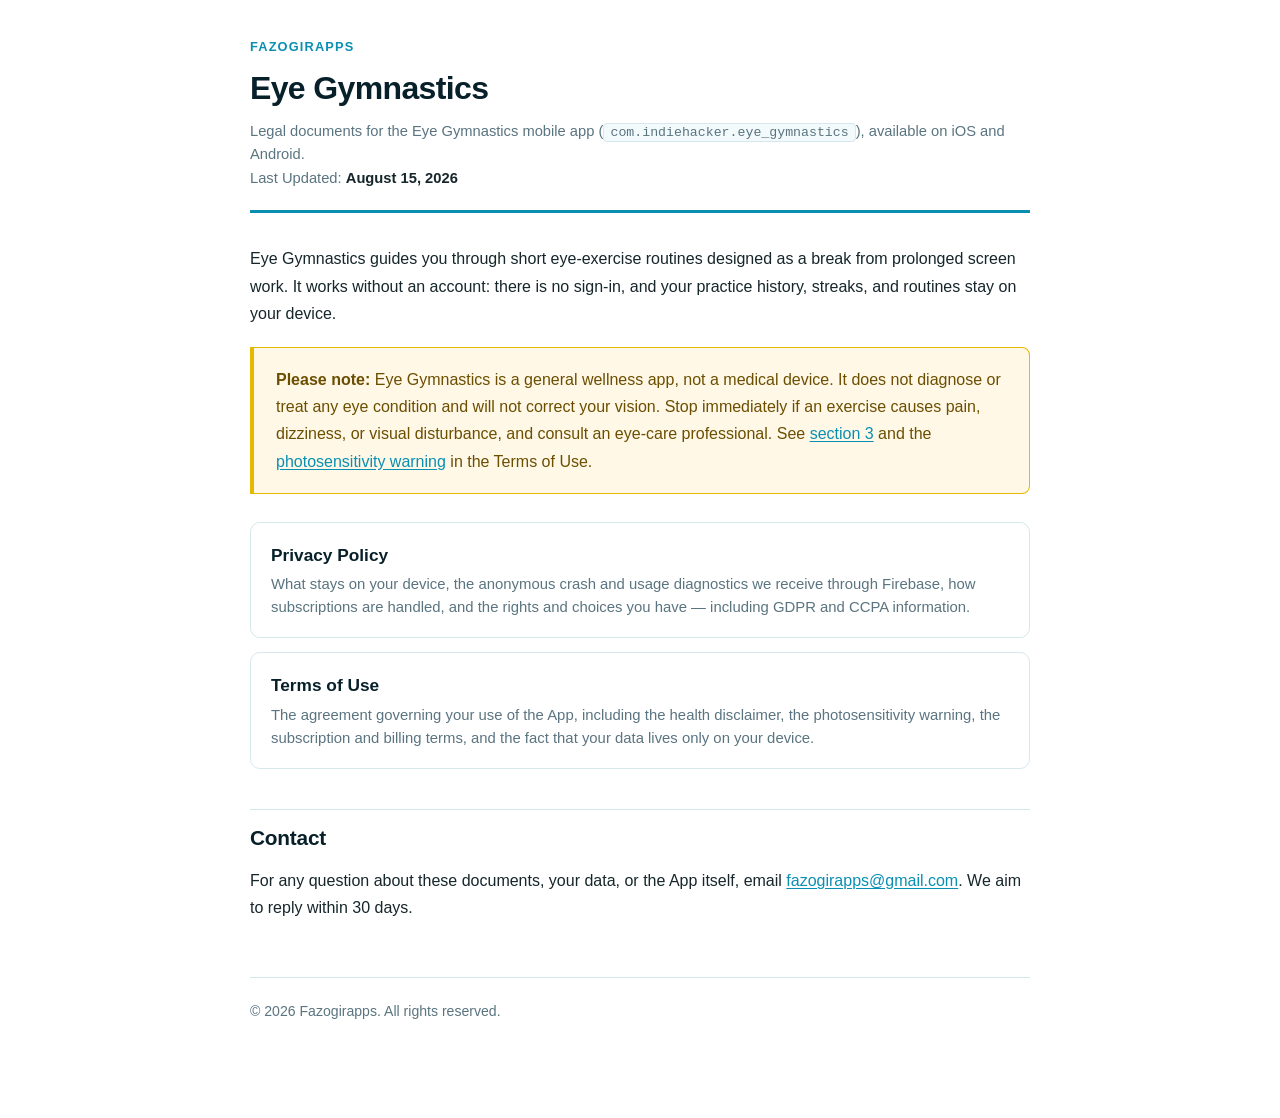
==== index.html @ 294d5662 "Privacy Policy and Terms of Use for Eye Gymnastics Co-Authored-By: Claude Opus 5 <noreply@anthropic." ====
<!DOCTYPE html>
<html lang="en">
<head>
<meta charset="UTF-8">
<meta name="viewport" content="width=device-width, initial-scale=1.0">
<title>Eye Gymnastics · Legal</title>
<meta name="description" content="Privacy Policy and Terms of Use for Eye Gymnastics, a guided eye-exercise app for digital eye strain by Fazogirapps.">
<link rel="stylesheet" href="assets/style.css">
<style>
  .doc-list { list-style: none; padding: 0; margin: 28px 0 0; }
  .doc-list li { margin-bottom: 14px; }
  .doc-list a {
    display: block;
    border: 1px solid var(--border);
    border-radius: 10px;
    padding: 18px 20px;
    text-decoration: none;
    background: var(--bg-card);
    transition: border-color .15s ease;
  }
  .doc-list a:hover { border-color: var(--accent); }
  .doc-list .t { display: block; font-weight: 650; font-size: 1.08rem; color: var(--heading); margin-bottom: 3px; }
  .doc-list .d { display: block; color: var(--text-muted); font-size: 0.93rem; line-height: 1.55; }
</style>
</head>
<body>

<header class="doc-header">
  <span class="brand">Fazogirapps</span>
  <h1>Eye Gymnastics</h1>
  <p class="meta">
    Legal documents for the Eye Gymnastics mobile app (<code>com.indiehacker.eye_gymnastics</code>), available on iOS and Android.<br>
    Last Updated: <strong>August 15, 2026</strong>
  </p>
</header>

<p>Eye Gymnastics guides you through short eye-exercise routines designed as a break from prolonged screen work. It works without an account: there is no sign-in, and your practice history, streaks, and routines stay on your device.</p>

<div class="warning">
  <p><strong>Please note:</strong> Eye Gymnastics is a general wellness app, not a medical device. It does not diagnose or treat any eye condition and will not correct your vision. Stop immediately if an exercise causes pain, dizziness, or visual disturbance, and consult an eye-care professional. See <a href="terms.html#not-medical">section 3</a> and the <a href="terms.html#photosensitivity">photosensitivity warning</a> in the Terms of Use.</p>
</div>

<ul class="doc-list">
  <li>
    <a href="privacy.html">
      <span class="t">Privacy Policy</span>
      <span class="d">What stays on your device, the anonymous crash and usage diagnostics we receive through Firebase, how subscriptions are handled, and the rights and choices you have — including GDPR and CCPA information.</span>
    </a>
  </li>
  <li>
    <a href="terms.html">
      <span class="t">Terms of Use</span>
      <span class="d">The agreement governing your use of the App, including the health disclaimer, the photosensitivity warning, the subscription and billing terms, and the fact that your data lives only on your device.</span>
    </a>
  </li>
</ul>

<h2>Contact</h2>
<p>For any question about these documents, your data, or the App itself, email <a href="mailto:fazogirapps@gmail.com">fazogirapps@gmail.com</a>. We aim to reply within 30 days.</p>

<div class="footer">
  <p>© 2026 Fazogirapps. All rights reserved.</p>
</div>

</body>
</html>
---- assets/style.css ----
/* Eye Gymnastics legal pages — shared styles */
:root {
  --bg: #ffffff;
  --bg-soft: #f2fafc;
  --bg-card: #ffffff;
  --text: #16262b;
  --text-muted: #5a7480;
  --heading: #07202a;
  --accent: #0a8fb3;
  --accent-soft: #e0f5fb;
  --border: #d6e7ee;
  --warn-bg: #fff8e6;
  --warn-border: #e6b800;
  --warn-text: #6b4e00;
}

@media (prefers-color-scheme: dark) {
  :root {
    --bg: #08181f;
    --bg-soft: #0c2029;
    --bg-card: #0d232d;
    --text: #d2e9f1;
    --text-muted: #87b0bf;
    --heading: #e6f8fd;
    --accent: #35d8f5;
    --accent-soft: #0f2f3b;
    --border: #1a3f4e;
    --warn-bg: #2a2205;
    --warn-border: #a88700;
    --warn-text: #f0d98a;
  }
}

* { box-sizing: border-box; }

body {
  font-family: -apple-system, BlinkMacSystemFont, "Segoe UI", Roboto, Helvetica, Arial, sans-serif;
  line-height: 1.7;
  color: var(--text);
  background: var(--bg);
  max-width: 820px;
  margin: 0 auto;
  padding: 32px 20px 80px;
  font-size: 16px;
  -webkit-text-size-adjust: 100%;
}

header.doc-header {
  border-bottom: 3px solid var(--accent);
  padding-bottom: 20px;
  margin-bottom: 32px;
}

.brand {
  display: inline-block;
  font-size: 0.8rem;
  font-weight: 700;
  letter-spacing: 0.09em;
  text-transform: uppercase;
  color: var(--accent);
  margin-bottom: 10px;
}

h1 {
  color: var(--heading);
  font-size: 2rem;
  line-height: 1.25;
  margin: 0 0 12px;
  letter-spacing: -0.02em;
}

h2 {
  color: var(--heading);
  font-size: 1.3rem;
  margin: 40px 0 12px;
  padding-top: 10px;
  border-top: 1px solid var(--border);
  letter-spacing: -0.01em;
}

h3 {
  color: var(--heading);
  font-size: 1.05rem;
  margin: 26px 0 8px;
}

.meta {
  color: var(--text-muted);
  font-size: 0.92rem;
  line-height: 1.6;
  margin: 0;
}

.meta strong { color: var(--text); }

p { margin: 0 0 14px; }
ul, ol { margin: 0 0 14px; padding-left: 24px; }
li { margin-bottom: 7px; }

a { color: var(--accent); text-decoration: underline; text-underline-offset: 2px; }
a:hover { text-decoration-thickness: 2px; }

code {
  background: var(--bg-soft);
  border: 1px solid var(--border);
  border-radius: 4px;
  padding: 1px 6px;
  font-size: 0.9em;
  font-family: ui-monospace, SFMono-Regular, Menlo, Consolas, monospace;
  word-break: break-word;
}

.summary {
  background: var(--accent-soft);
  border-left: 4px solid var(--accent);
  border-radius: 0 8px 8px 0;
  padding: 18px 22px;
  margin: 0 0 32px;
}
.summary h2 {
  margin: 0 0 10px;
  border-top: none;
  padding-top: 0;
  font-size: 1.05rem;
}
.summary ul { margin-bottom: 0; }

.warning {
  background: var(--warn-bg);
  border: 1px solid var(--warn-border);
  border-left: 4px solid var(--warn-border);
  border-radius: 0 8px 8px 0;
  padding: 18px 22px;
  margin: 20px 0;
  color: var(--warn-text);
}
.warning strong { color: var(--warn-text); }
.warning p:last-child { margin-bottom: 0; }

.table-wrap { overflow-x: auto; margin: 0 0 18px; }
table {
  border-collapse: collapse;
  width: 100%;
  font-size: 0.94rem;
  min-width: 480px;
}
th, td {
  border: 1px solid var(--border);
  padding: 10px 12px;
  text-align: left;
  vertical-align: top;
}
th { background: var(--bg-soft); color: var(--heading); font-weight: 600; }

.footer {
  margin-top: 56px;
  padding-top: 22px;
  border-top: 1px solid var(--border);
  font-size: 0.88rem;
  color: var(--text-muted);
}

.nav-links {
  margin-top: 14px;
  font-size: 0.94rem;
}
.nav-links a { margin-right: 18px; }

@media (max-width: 600px) {
  body { padding: 24px 16px 60px; font-size: 15px; }
  h1 { font-size: 1.55rem; }
  h2 { font-size: 1.15rem; }
}
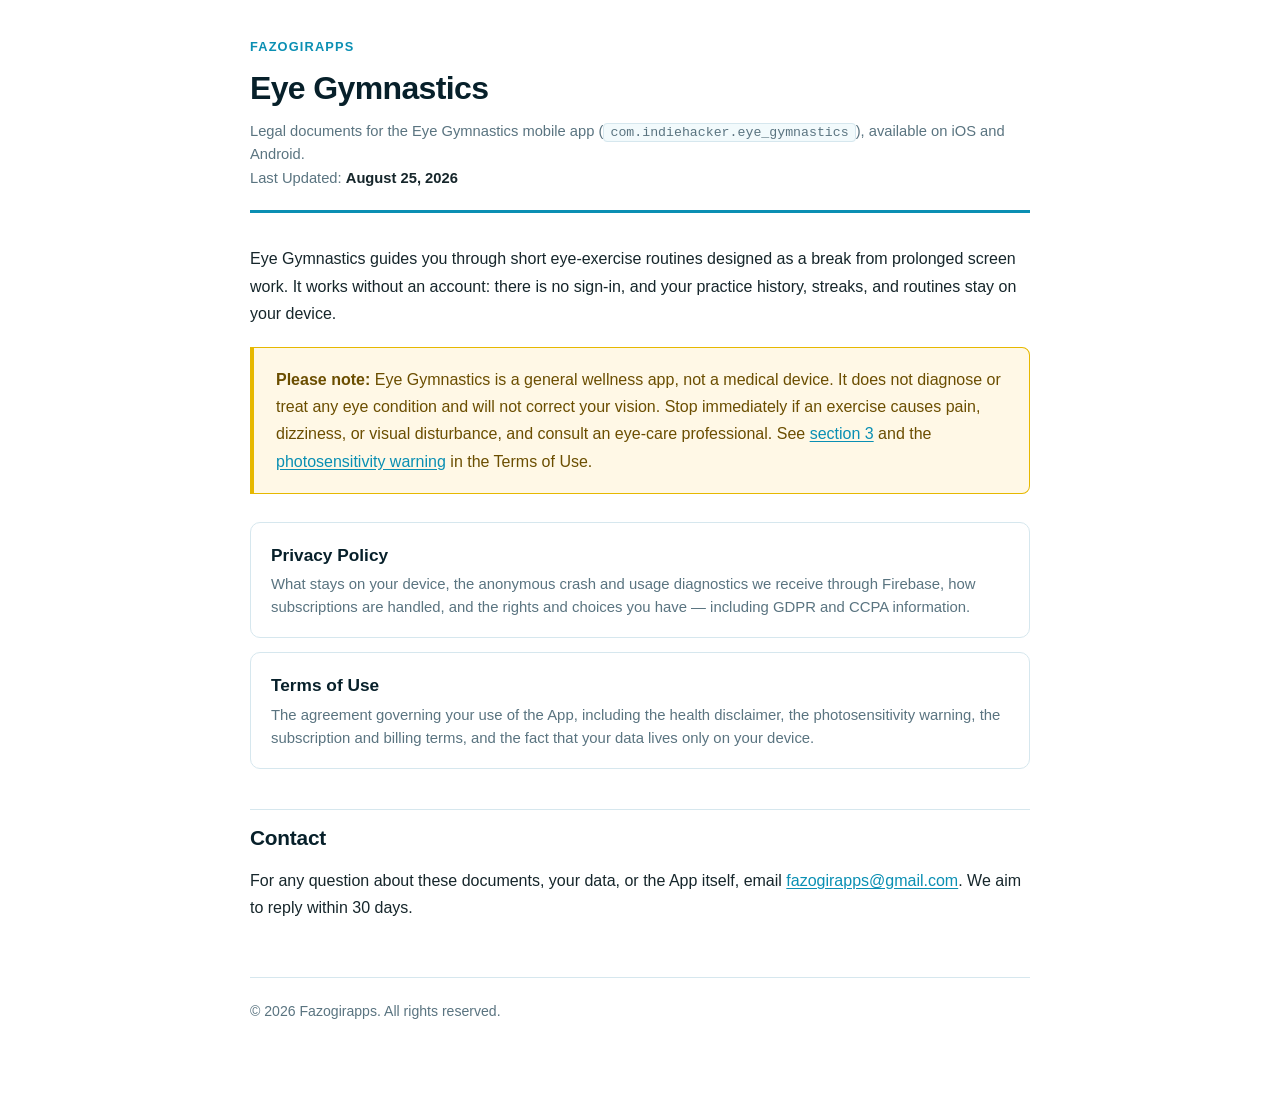
==== commit b772a0bd: "Update legal documents: all exercises free, premium feature list, analytics events" ====
--- a/index.html
+++ b/index.html
@@ -30,7 +30,7 @@
   <h1>Eye Gymnastics</h1>
   <p class="meta">
     Legal documents for the Eye Gymnastics mobile app (<code>com.indiehacker.eye_gymnastics</code>), available on iOS and Android.<br>
-    Last Updated: <strong>August 15, 2026</strong>
+    Last Updated: <strong>August 25, 2026</strong>
   </p>
 </header>
 
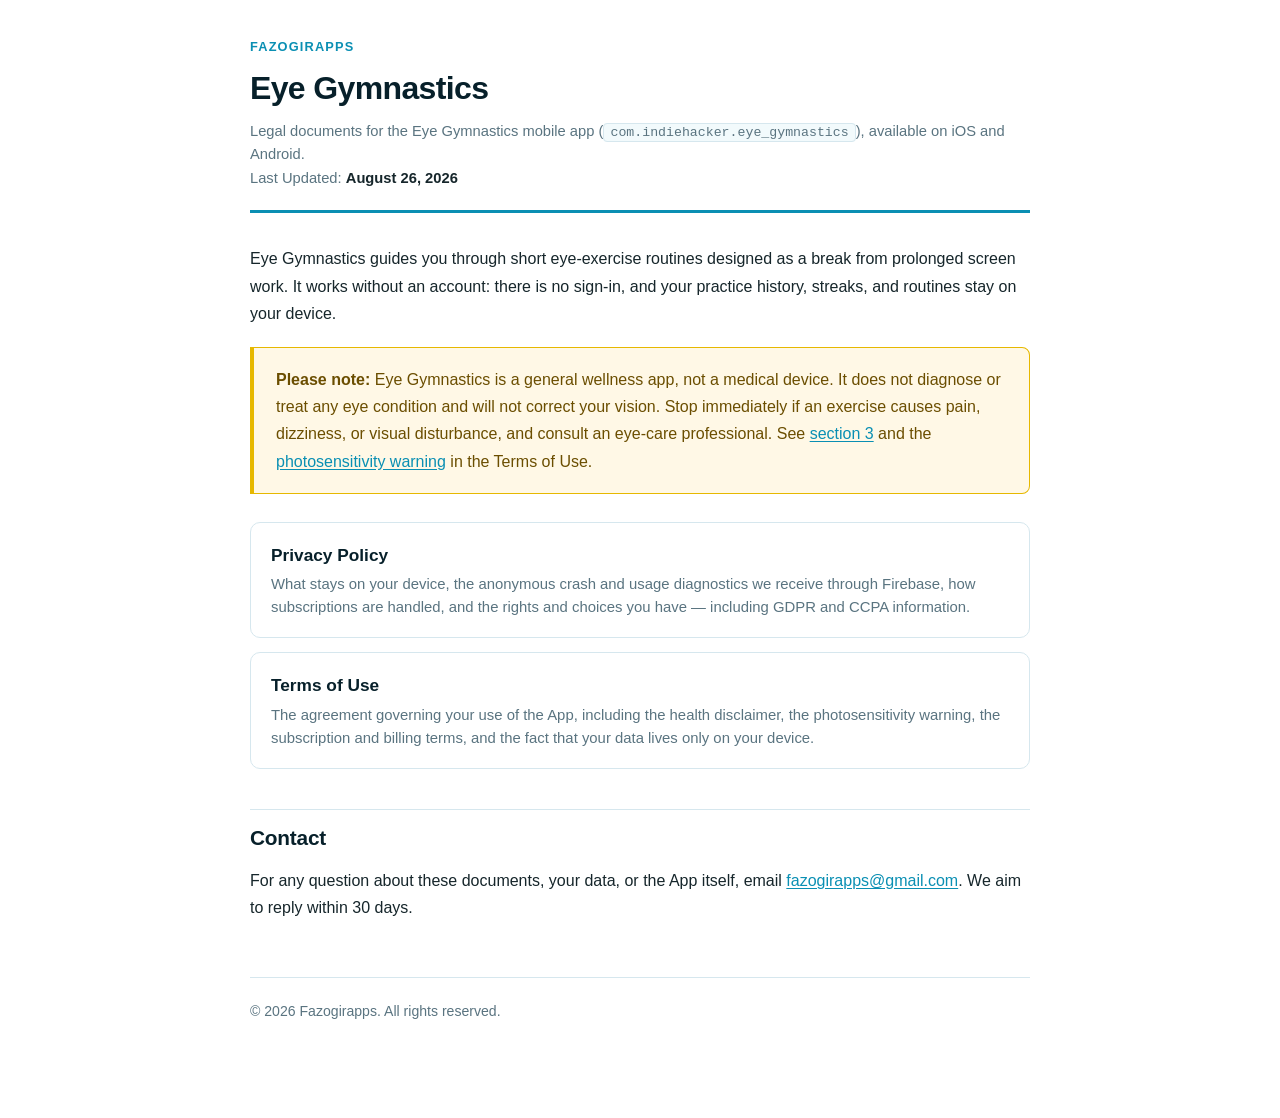
==== commit f629a3a9: "Add statistics and achievements to the Premium list; drop the unsent 20-20-20 event" ====
--- a/index.html
+++ b/index.html
@@ -30,7 +30,7 @@
   <h1>Eye Gymnastics</h1>
   <p class="meta">
     Legal documents for the Eye Gymnastics mobile app (<code>com.indiehacker.eye_gymnastics</code>), available on iOS and Android.<br>
-    Last Updated: <strong>August 25, 2026</strong>
+    Last Updated: <strong>August 26, 2026</strong>
   </p>
 </header>
 
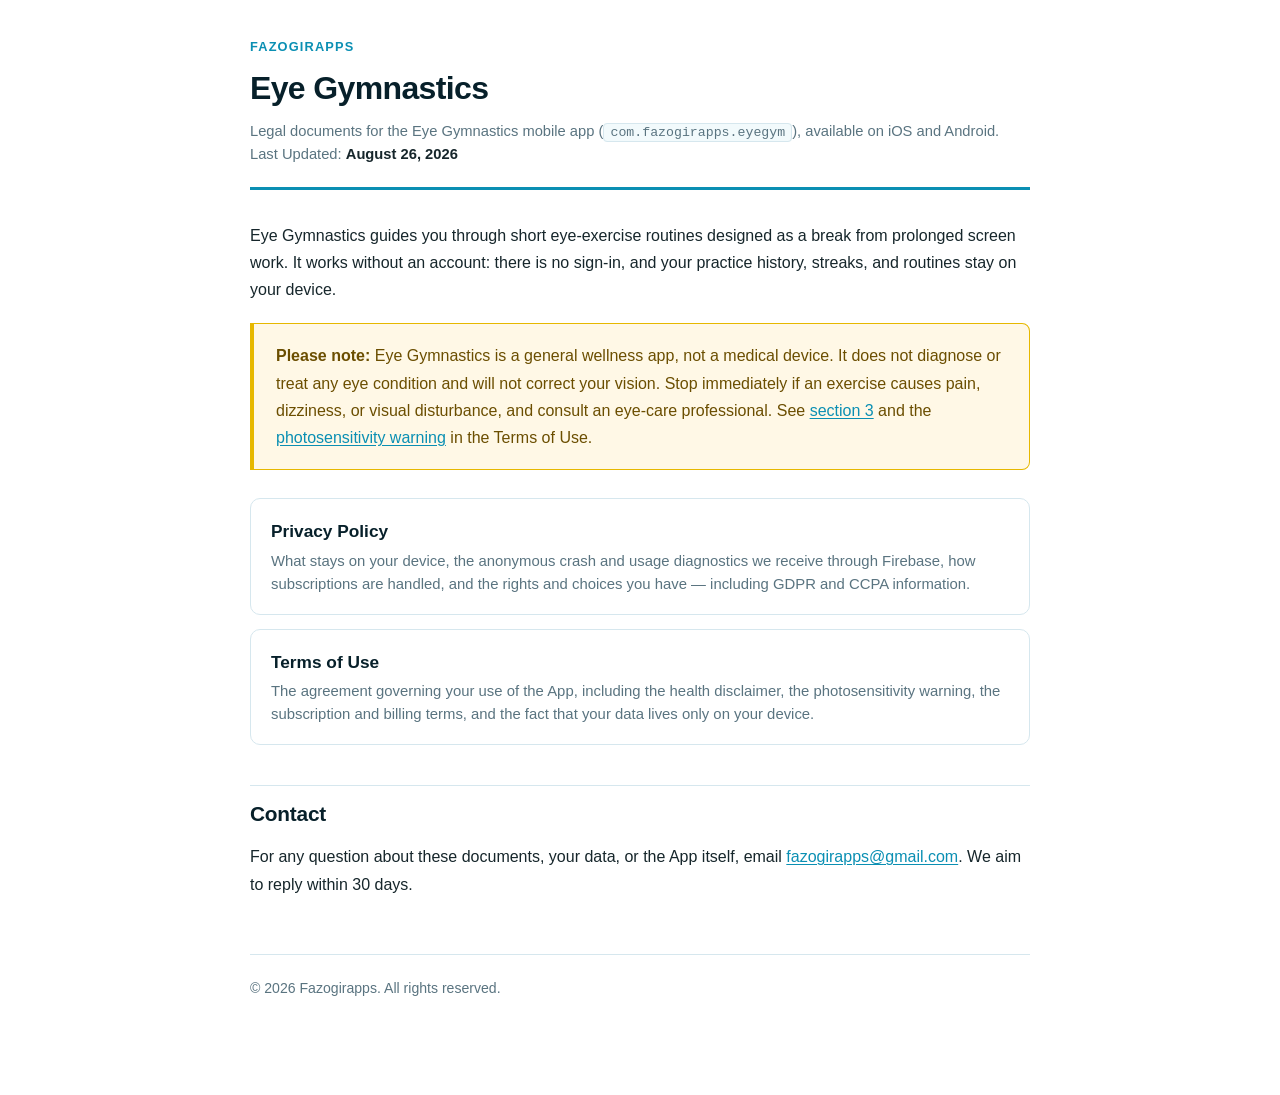
==== commit c14f02f2: "Name the app by its real bundle id and disclose the iCloud copy The published pages still called the" ====
--- a/index.html
+++ b/index.html
@@ -29,7 +29,7 @@
   <span class="brand">Fazogirapps</span>
   <h1>Eye Gymnastics</h1>
   <p class="meta">
-    Legal documents for the Eye Gymnastics mobile app (<code>com.indiehacker.eye_gymnastics</code>), available on iOS and Android.<br>
+    Legal documents for the Eye Gymnastics mobile app (<code>com.fazogirapps.eyegym</code>), available on iOS and Android.<br>
     Last Updated: <strong>August 26, 2026</strong>
   </p>
 </header>
